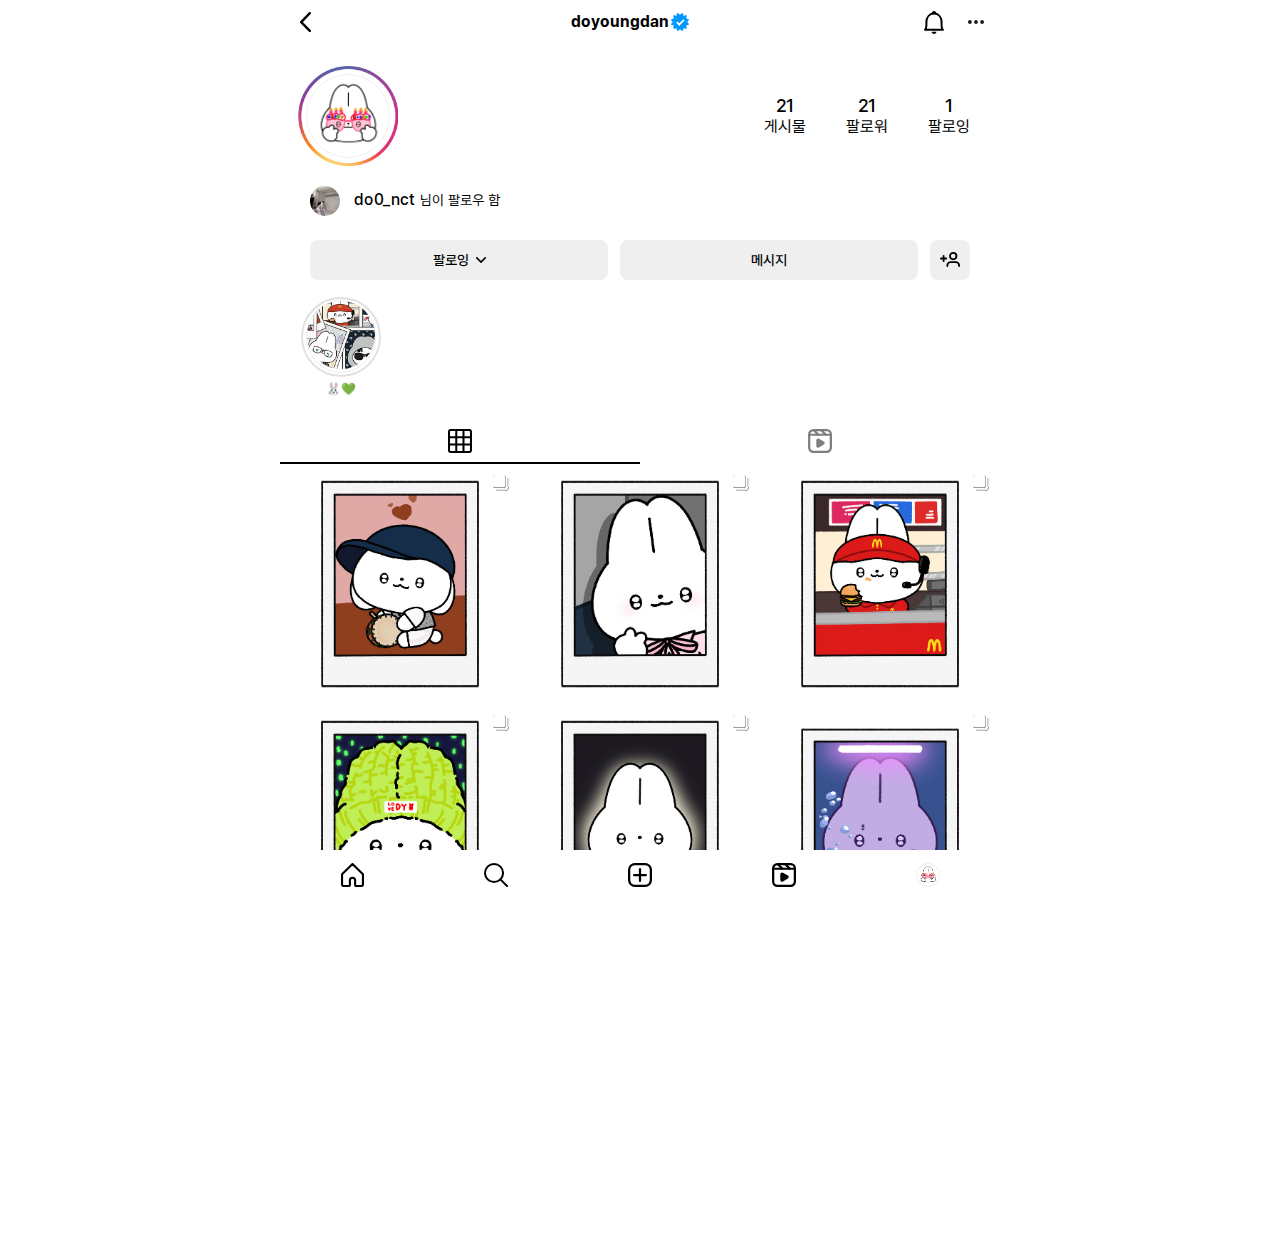
==== index.html @ a55bfcb3 "Add files via upload" ====
<!DOCTYPE html>
<html lang="ko">

<head>
    <meta charset="UTF-8">
    <meta name="viewport" content="width=device-width, initial-scale=1.0">
    <link rel="shortcut icon" href="./favicon.ico" type="image/x-icon">
    <link rel="icon" href="./favicon.ico" type="image/x-icon">
    <title>Instagram</title>
    <!-- 통합 css -->
    <link type="text/css" href="./css/common.css" rel="stylesheet" />
    <script src="http://code.jquery.com/jquery-latest.min.js"></script>
</head>

<body>
    <div class="wrap">
        <header>
            <div class="headerWrap">
                <a class="backBtn">뒤로가기</a>
                <h1 class="account">doyoungdan</h1>
                <div class="right">
                    <i class="ico_alarm">알림</i>
                    <i class="ico_more">더보기</i>
                </div>
            </div>
        </header>
        <div class="contents">
            <div class="profileWrap">
                <div class="top">
                    <!-- 클릭 시 off -->
                    <div class="profile" id="storyOpen"></div>
                    <ul>
                        <li>
                            <p>21 <span>게시물</span></p>
                        </li>
                        <li>
                            <p>21 <span>팔로워</span></p>
                        </li>
                        <li>
                            <p>1 <span>팔로잉</span></p>
                        </li>
                    </ul>
                </div>
                <p class="follow">
                    <i class="dy"></i>
                    <span>do0_nct</span>님이 팔로우 함
                </p>
                <div class="btnWrap">
                    <button type="button">팔로잉 <i class="ico_arrowdown"></i></button>
                    <button type="button">메시지</button>
                    <button type="button" class="icon"><i class="ico_recommend">팔로우추천</i></button>
                </div>
            </div>
            <div class="highlightWrap">
                <div class="highlight">
                    <div class="circle" id="highlightOpen">
                        <img src="./images/story/highlight.jpg" />
                    </div>
                    <p>🐰💚</p>
                </div>
            </div>
            <ul class="tabBox">
                <li class="on"><i class="ico_grid">게시물</i></li>
                <li class=""><i class="ico_media">미디어</i></li>
            </ul>
            <div class="tabContents">
                <ul class="gridContents on">
                    <li>
                        <a href="./feed.html#section1">
                            <img src="./images/grid01.jpg" />
                        </a>
                    </li>
                    <li>
                        <a href="./feed.html#section2">
                            <img src="./images/grid02.jpg" />
                        </a>
                    </li>
                    <li>
                        <a href="./feed.html#section3">
                            <img src="./images/grid03.jpg" />
                        </a>
                    </li>
                    <li>
                        <a href="./feed.html#section4">
                            <img src="./images/grid04.jpg" />
                        </a>
                    </li>
                    <li>
                        <a href="./feed.html#section5">
                            <img src="./images/grid05.jpg" />
                        </a>
                    </li>
                    <li>
                        <a href="./feed.html#section6">
                            <img src="./images/grid06.jpg" />
                        </a>
                    </li>
                    <li>
                        <a href="./feed.html#section7">
                            <img src="./images/grid07.jpg" />
                        </a>
                    </li>
                    <li>
                        <a href="./feed.html#section8">
                            <img src="./images/grid08.jpg" />
                        </a>
                    </li>
                    <li>
                        <a href="./feed.html#section9">
                            <img src="./images/grid09.jpg" />
                        </a>
                    </li>
                </ul>
                <ul class="mediaContents">
                    <li>
                        <a href="https://youtu.be/sAAdDqHPHQA?si=L80172-mkgva4kcJ" target="_blank">
                            <img src="https://img.youtube.com/vi/sAAdDqHPHQA/hqdefault.jpg" />
                        </a>
                    </li>
                    <li>
                        <a href="https://youtu.be/e9SuS-1U1GM?si=z0yRAPzjpZZmJPq1" target="_blank">
                            <img src="https://img.youtube.com/vi/e9SuS-1U1GM/hqdefault.jpg" />
                        </a>
                    </li>
                    <li>
                        <a href="https://x.com/do0liking/status/1699322729365950937?s=46&t=KSZCX6rV7D1Dt-q-w-D7Jg" target="_blank">
                            <img src="https://pbs.twimg.com/media/F3EIK4Na4AElWQK.jpg" />
                        </a>
                    </li>
                    <li>
                        <a href="https://www.instagram.com/p/CZdl_0EBDHN/" target="_blank">
                            <img src="https://i1.sndcdn.com/artworks-y3PsMdTn1SH9n3Cg-QDeT5g-t500x500.jpg" />
                        </a>
                    </li>
                    <li>
                        <a href="https://www.youtube.com/watch?v=SmP2eDMnYc0" target="_blank">
                            <img src="http://img.youtube.com/vi/SmP2eDMnYc0/hqdefault.jpg" />
                        </a>
                    </li>
                    <li>
                        <a href="https://youtu.be/pTID3ynQXRg?si=H6UfFYJCqZvw1Y3e" target="_blank">
                            <img src="http://img.youtube.com/vi/pTID3ynQXRg/hqdefault.jpg" />
                        </a>
                    </li>
                    <li>
                        <a href="https://youtu.be/5TpD7NlOS9c?si=dng-QiU9f40ENoPX" target="_blank">
                            <img src="http://img.youtube.com/vi/5TpD7NlOS9c/hqdefault.jpg" />
                        </a>
                    </li>
                    <li>
                        <a href="https://www.instagram.com/p/CNfMDfDg7Jr/" target="_blank">
                            <img src="https://pbs.twimg.com/ext_tw_video_thumb/1380886763422552065/pu/img/N67csmHM1ujlq-XS.jpg" />
                        </a>
                    </li>
                    <li>
                        <a href="https://www.youtube.com/watch?v=iA-xzap7wEE" target="_blank">
                            <img src="http://img.youtube.com/vi/iA-xzap7wEE/hqdefault.jpg" />
                        </a>
                    </li>
                    <li>
                        <a href="https://www.youtube.com/watch?app=desktop&v=Raj4xEycv_c" target="_blank">
                            <img src="http://img.youtube.com/vi/Raj4xEycv_c/hqdefault.jpg" />
                        </a>
                    </li>
                    <li>
                        <a href="https://youtu.be/kNvL1xAk788?si=9uOu0ps9-avbToMt" target="_blank">
                            <img src="http://img.youtube.com/vi/kNvL1xAk788/hqdefault.jpg" />
                        </a>
                    </li>
                </ul>
            </div>
        </div>
        <nav>
            <ul>
                <li class="home"></li>
                <li class="search"></li>
                <li class="edit"></li>
                <li class="media"></li>
                <li class="setting"></li>
            </ul>
        </nav>
    </div>
    <div class="modal" id="highlightModal">
        <div class="storyWrap">
            <div data-slide="slide" class="storySlide">
                <div class="slide-items">
                    <div class="slide-items-box">
                        <div class="image-container">
                            <img src="./images/story/highlight01.jpg" class="obejct">
                        </div>
                    </div>
                    <div class="slide-items-box">
                        <div class="image-container">
                            <img src="./images/story/highlight02.jpg" class="obejct">
                        </div>
                    </div>
                    <div class="slide-items-box">
                        <div class="image-container">
                            <img src="./images/story/highlight03.jpg" class="obejct">
                        </div>
                    </div>
                    <div class="slide-items-box">
                        <div class="image-container">
                            <img src="./images/story/highlight04.jpg" class="obejct">
                        </div>
                    </div>
                    <div class="slide-items-box">
                        <div class="image-container">
                            <img src="./images/story/highlight05.jpg" class="obejct">
                        </div>
                    </div>
                    <div class="slide-items-box">
                        <div class="image-container">
                            <img src="./images/story/highlight06.jpg" class="obejct">
                        </div>
                    </div>
                    <div class="slide-items-box">
                        <div class="image-container">
                            <img src="./images/story/highlight07.jpg" class="obejct">
                        </div>
                    </div>
                    <div class="slide-items-box">
                        <div class="image-container">
                            <img src="./images/story/highlight08.jpg" class="obejct">
                        </div>
                    </div>
                    <div class="slide-items-box">
                        <div class="image-container">
                            <img src="./images/story/highlight09.jpg" class="obejct">
                        </div>
                    </div>
                    <div class="slide-items-box">
                        <div class="image-container">
                            <img src="./images/story/highlight10.jpg" class="obejct">
                        </div>
                    </div>
                    <div class="slide-items-box">
                        <div class="image-container">
                            <img src="./images/story/highlight11.jpg" class="obejct">
                        </div>
                    </div>
                    <div class="slide-items-box">
                        <div class="image-container">
                            <img src="./images/story/highlight12.jpg" class="obejct">
                        </div>
                    </div>
                </div>
                <nav class="slide-nav">
                    <div class="slide-thumbs"></div>
                    <button class="slide-prev">Previous</button>
                    <button class="slide-next">Next</button>
                </nav>
            </div>
            <div class="storyInfo">
                <div class="left">
                    <i class="profileImg"></i>
                    <span>doyoungdan<i class="check"></i></span>
                </div>
                <button type="button" class="closeBtn" id="highlightClose">닫기</button>
            </div>
        </div>
    </div>
    <div class="modal" id="storyModal">
        <div class="storyWrap">
            <div data-slide="story" class="storySlide">
                <div class="slide-items">
                    <div class="slide-items-box">
                        <div class="image-container">
                            <img src="./images/story/story_01.png" class="obejct">
                        </div>
                    </div>
                    <div class="slide-items-box">
                        <div class="image-container">
                            <img src="./images/story/story_02.png" class="obejct">
                        </div>
                    </div>
                    <div class="slide-items-box">
                        <div class="image-container">
                            <img src="./images/story/story_03.png" class="obejct">
                        </div>
                    </div>
                    <div class="slide-items-box">
                        <div class="image-container">
                            <img src="./images/story/story_04.png" class="obejct">
                        </div>
                    </div>
                    <div class="slide-items-box">
                        <div class="image-container">
                            <img src="./images/story/story_05.png" class="obejct">
                        </div>
                    </div>
                    <div class="slide-items-box">
                        <div class="image-container">
                            <img src="./images/story/story_06.png" class="obejct">
                        </div>
                    </div>
                    <div class="slide-items-box">
                        <div class="image-container">
                            <img src="./images/story/story_07.png" class="obejct">
                        </div>
                    </div>
                    <div class="slide-items-box">
                        <div class="image-container">
                            <img src="./images/story/story_08.png" class="obejct">
                        </div>
                    </div>
                    <div class="slide-items-box">
                        <div class="image-container">
                            <img src="./images/story/story_09.png" class="obejct">
                        </div>
                    </div>
                    <div class="slide-items-box">
                        <div class="image-container">
                            <img src="./images/story/story_10.png" class="obejct">
                        </div>
                    </div>
                    <div class="slide-items-box">
                        <div class="image-container">
                            <img src="./images/story/story_11.png" class="obejct">
                        </div>
                    </div>
                    <div class="slide-items-box">
                        <div class="image-container">
                            <img src="./images/story/story_12.png" class="obejct">
                        </div>
                    </div>
                    <div class="slide-items-box">
                        <div class="image-container">
                            <img src="./images/story/story_13.png" class="obejct">
                        </div>
                    </div>
                    <div class="slide-items-box">
                        <div class="image-container">
                            <img src="./images/story/story_14.png" class="obejct">
                        </div>
                    </div>
                    <div class="slide-items-box">
                        <div class="image-container">
                            <img src="./images/story/story_15.png" class="obejct">
                        </div>
                    </div>
                </div>
                <nav class="slide-nav">
                    <div class="slide-thumbs"></div>
                    <button class="slide-prev">Previous</button>
                    <button class="slide-next">Next</button>
                </nav>
            </div>
            <div class="storyInfo">
                <div class="left">
                    <i class="profileImg"></i>
                    <span>doyoungdan<i class="check"></i></span>
                </div>
                <button type="button" class="closeBtn" id="storyModalClose">닫기</button>
            </div>
        </div>
    </div>
    <script src="./js/slide-stories.js"></script>
    <script>
        $(document).ready(function () {
            $('.tabBox li').click(function() {
                $('.tabBox li').removeClass('on');
                $(this).addClass('on');
                $('.tabContents ul').removeClass('on');
                
                var index = $(this).index();
                $('.tabContents ul').eq(index).addClass('on');
            });

            $("#storyOpen").on("click", function () {
                $(this).addClass("off");
            });
        });
    </script>
</body>

</html>
---- css/common.css ----
@font-face {
  font-family: "InstagramSans";
  src: url("../fonts/InstagramSans.eot");
  src: local("str-replace("InstagramSans", " ", "")"), local("InstagramSans"), local("str-replace("InstagramSans", " ", "-")"), url("../fonts/InstagramSans.eot?#iefix") format("embedded-opentype"), url("../fonts/InstagramSans.woff") format("woff");
  font-style: normal;
  font-weight: 400;
}
@font-face {
  font-family: "InstagramSans";
  src: url("../fonts/InstagramSans-Medium.eot");
  src: local("str-replace("InstagramSans", " ", "")"), local("InstagramSans"), local("str-replace("InstagramSans", " ", "-")"), url("../fonts/InstagramSans-Medium.eot?#iefix") format("embedded-opentype"), url("../fonts/InstagramSans-Medium.woff") format("woff");
  font-style: normal;
  font-weight: 500;
}
@font-face {
  font-family: "InstagramSans";
  src: url("../fonts/InstagramSans-Bold.eot");
  src: local("str-replace("InstagramSans", " ", "")"), local("InstagramSans"), local("str-replace("InstagramSans", " ", "-")"), url("../fonts/InstagramSans-Bold.eot?#iefix") format("embedded-opentype"), url("../fonts/InstagramSans-Bold.woff") format("woff");
  font-style: normal;
  font-weight: 700;
}
@font-face {
  font-family: "Pretendard";
  src: url("../fonts/Pretendard-Regular.eot");
  src: local("str-replace("Pretendard", " ", "")"), local("Pretendard"), local("str-replace("Pretendard", " ", "-")"), url("../fonts/Pretendard-Regular.eot?#iefix") format("embedded-opentype"), url("../fonts/Pretendard-Regular.woff") format("woff");
  font-style: normal;
  font-weight: 400;
}
@font-face {
  font-family: "Pretendard";
  src: url("../fonts/Pretendard-Medium.eot");
  src: local("str-replace("Pretendard", " ", "")"), local("Pretendard"), local("str-replace("Pretendard", " ", "-")"), url("../fonts/Pretendard-Medium.eot?#iefix") format("embedded-opentype"), url("../fonts/Pretendard-Medium.woff") format("woff");
  font-style: normal;
  font-weight: 500;
}
@font-face {
  font-family: "Pretendard";
  src: url("../fonts/Pretendard-Bold.eot");
  src: local("str-replace("Pretendard", " ", "")"), local("Pretendard"), local("str-replace("Pretendard", " ", "-")"), url("../fonts/Pretendard-Bold.eot?#iefix") format("embedded-opentype"), url("../fonts/Pretendard-Bold.woff") format("woff");
  font-style: normal;
  font-weight: 700;
}
/* reset */
*, *::after, *::before {
  -webkit-box-sizing: border-box;
          box-sizing: border-box;
}

html {
  -webkit-text-size-adjust: none;
}

html, body {
  width: 100vw;
  height: 100vh;
  overflow-x: hidden;
  overflow-y: auto;
  -ms-overflow-style: none; /* IE and Edge */
  scrollbar-width: none; /* Firefox */
}

body {
  scroll-behavior: smooth;
}

body::-webkit-scrollbar {
  display: none; /* Chrome, Safari, Opera*/
}

html, body, div, span, applet, object, iframe,
h1, h2, h3, h4, h5, h6, p, blockquote, pre,
a, abbr, acronym, address, big, cite, code,
del, dfn, em, img, ins, kbd, q, s, samp,
small, strike, strong, sub, sup, tt, var,
b, u, i, center,
dl, dt, dd, ol, ul, li,
fieldset, form, label, legend,
table, caption, tbody, tfoot, thead, tr, th, td,
article, aside, canvas, details, embed,
figure, figcaption, footer, header, hgroup,
menu, nav, output, ruby, section, summary,
time, mark, audio, video {
  margin: 0;
  padding: 0;
  border: 0;
  font-size: 100%;
  font-family: "InstagramSans", "Pretendard", sans-serif;
  vertical-align: baseline;
}

/* HTML5 display-role reset for older browsers */
article, aside, details, figcaption, figure,
footer, header, hgroup, menu, nav, section {
  display: block;
}

body {
  line-height: 1;
}

ol, ul {
  list-style: none;
}

blockquote, q {
  quotes: none;
}

blockquote:before, blockquote:after,
q:before, q:after {
  content: "";
  content: none;
}

table {
  border-collapse: collapse;
  border-spacing: 0;
}

a {
  color: #000;
  text-decoration: none;
  -webkit-tap-highlight-color: rgba(0, 0, 0, 0.1);
  cursor: pointer;
}

button {
  background: transparent;
  border: 0;
  outline: 0;
  padding: 0;
  cursor: pointer;
}

input {
  background: transparent;
  border: 0;
  outline: 0;
}

input::-webkit-outer-spin-button,
input::-webkit-inner-spin-button {
  -webkit-appearance: none;
  margin: 0;
}

input[type=number] {
  -moz-appearance: textfield;
}

em {
  font-style: normal;
}

i {
  font-size: 0;
}

@font-face {
  font-family: "InstagramSans";
  src: url("../fonts/InstagramSans.eot");
  src: local("str-replace("InstagramSans", " ", "")"), local("InstagramSans"), local("str-replace("InstagramSans", " ", "-")"), url("../fonts/InstagramSans.eot?#iefix") format("embedded-opentype"), url("../fonts/InstagramSans.woff") format("woff");
  font-style: normal;
  font-weight: 400;
}
@font-face {
  font-family: "InstagramSans";
  src: url("../fonts/InstagramSans-Medium.eot");
  src: local("str-replace("InstagramSans", " ", "")"), local("InstagramSans"), local("str-replace("InstagramSans", " ", "-")"), url("../fonts/InstagramSans-Medium.eot?#iefix") format("embedded-opentype"), url("../fonts/InstagramSans-Medium.woff") format("woff");
  font-style: normal;
  font-weight: 500;
}
@font-face {
  font-family: "InstagramSans";
  src: url("../fonts/InstagramSans-Bold.eot");
  src: local("str-replace("InstagramSans", " ", "")"), local("InstagramSans"), local("str-replace("InstagramSans", " ", "-")"), url("../fonts/InstagramSans-Bold.eot?#iefix") format("embedded-opentype"), url("../fonts/InstagramSans-Bold.woff") format("woff");
  font-style: normal;
  font-weight: 700;
}
@font-face {
  font-family: "Pretendard";
  src: url("../fonts/Pretendard-Regular.eot");
  src: local("str-replace("Pretendard", " ", "")"), local("Pretendard"), local("str-replace("Pretendard", " ", "-")"), url("../fonts/Pretendard-Regular.eot?#iefix") format("embedded-opentype"), url("../fonts/Pretendard-Regular.woff") format("woff");
  font-style: normal;
  font-weight: 400;
}
@font-face {
  font-family: "Pretendard";
  src: url("../fonts/Pretendard-Medium.eot");
  src: local("str-replace("Pretendard", " ", "")"), local("Pretendard"), local("str-replace("Pretendard", " ", "-")"), url("../fonts/Pretendard-Medium.eot?#iefix") format("embedded-opentype"), url("../fonts/Pretendard-Medium.woff") format("woff");
  font-style: normal;
  font-weight: 500;
}
@font-face {
  font-family: "Pretendard";
  src: url("../fonts/Pretendard-Bold.eot");
  src: local("str-replace("Pretendard", " ", "")"), local("Pretendard"), local("str-replace("Pretendard", " ", "-")"), url("../fonts/Pretendard-Bold.eot?#iefix") format("embedded-opentype"), url("../fonts/Pretendard-Bold.woff") format("woff");
  font-style: normal;
  font-weight: 700;
}
/* color */
/* font */
/* layout */
/* button */
/* image */
/* icon */
.wrap {
  position: relative;
  max-width: 720px;
  width: 100%;
  margin: 0 auto;
  background: #fff;
  padding-top: 44px;
}
.wrap header {
  position: fixed;
  max-width: 720px;
  width: 100%;
  top: 0;
  left: 50%;
  -webkit-transform: translateX(-50%);
          transform: translateX(-50%);
  background: #fff;
  z-index: 999;
}
.wrap header .headerWrap {
  width: 100%;
  height: 44px;
  display: -webkit-box;
  display: -ms-flexbox;
  display: flex;
  -webkit-box-align: center;
      -ms-flex-align: center;
          align-items: center;
  -webkit-box-pack: justify;
      -ms-flex-pack: justify;
          justify-content: space-between;
  gap: 0;
  -webkit-box-orient: horizontal;
  -webkit-box-direction: normal;
      -ms-flex-direction: row;
          flex-direction: row;
  padding: 0 16px;
}
.wrap header .headerWrap .backBtn {
  font-size: 0;
  background: url("../images/icon/ico_back.svg") no-repeat center;
  width: 20px;
  height: 20px;
}
.wrap header .headerWrap .account {
  position: relative;
  font-family: "Instagram Sans", "Pretendard";
  font-weight: 700;
  font-size: 16px;
}
.wrap header .headerWrap .account::after {
  background: url("../images/icon/ico_check.svg") no-repeat center;
  width: 18px;
  height: 18px;
  content: "";
  display: inline-block;
  position: absolute;
  top: 50%;
  -webkit-transform: translateY(-50%);
          transform: translateY(-50%);
  right: -20px;
  vertical-align: -4px;
}
.wrap header .headerWrap .right {
  display: -webkit-box;
  display: -ms-flexbox;
  display: flex;
  -webkit-box-align: center;
      -ms-flex-align: center;
          align-items: center;
  -webkit-box-pack: end;
      -ms-flex-pack: end;
          justify-content: flex-end;
  gap: 24px;
  -webkit-box-orient: horizontal;
  -webkit-box-direction: normal;
      -ms-flex-direction: row;
          flex-direction: row;
}
.wrap header .headerWrap .right .ico_alarm {
  background: url("../images/icon/ico_alarm.svg") no-repeat center;
  width: 20px;
  height: 24px;
}
.wrap header .headerWrap .right .ico_more {
  background: url("../images/icon/ico_more.svg") no-repeat center;
  width: 16px;
  height: 16px;
}
.wrap header .headerWrap.feed {
  border-bottom: 1px solid #efefef;
}
.wrap header .headerWrap.feed .account {
  position: absolute;
  top: 50%;
  left: 50%;
  -webkit-transform: translate(-50%, -50%);
          transform: translate(-50%, -50%);
  font-family: "Instagram Sans", "Pretendard";
  font-weight: 500;
  font-size: 14px;
  text-align: center;
}
.wrap header .headerWrap.feed .account p {
  margin-top: 4px;
  font-family: "Instagram Sans", "Pretendard";
  font-weight: 700;
  font-size: 16px;
}
.wrap header .headerWrap.feed .account::after {
  content: none;
}
.wrap .contents {
  position: relative;
  width: 100%;
  padding-bottom: 50px;
}
.wrap .contents .profileWrap {
  position: relative;
  width: 100%;
  margin-top: 30px;
  padding: 0 16px;
}
.wrap .contents .profileWrap .top {
  display: -webkit-box;
  display: -ms-flexbox;
  display: flex;
  -webkit-box-align: center;
      -ms-flex-align: center;
          align-items: center;
  -webkit-box-pack: justify;
      -ms-flex-pack: justify;
          justify-content: space-between;
  gap: 0;
  -webkit-box-orient: horizontal;
  -webkit-box-direction: normal;
      -ms-flex-direction: row;
          flex-direction: row;
}
.wrap .contents .profileWrap .top .profile {
  position: relative;
  background: url("../images/profile.jpg") no-repeat center;
  width: 84px;
  height: 84px;
  background-size: contain;
  border-radius: 50%;
  border: 1px solid #efefef;
  margin-left: 10px;
}
.wrap .contents .profileWrap .top .profile::after {
  content: "";
  display: block;
  position: absolute;
  top: 50%;
  left: 50%;
  -webkit-transform: translate(-50%, -50%);
          transform: translate(-50%, -50%);
  background: url("../images/highlight.png") no-repeat center;
  width: 100px;
  height: 100px;
  background-size: contain;
}
.wrap .contents .profileWrap .top .profile.off::after {
  content: "";
  display: block;
  position: absolute;
  top: 50%;
  left: 50%;
  -webkit-transform: translate(-50%, -50%);
          transform: translate(-50%, -50%);
  background: none;
  border: 2px solid #e1e1e1;
  border-radius: 50%;
}
.wrap .contents .profileWrap .top ul {
  padding-right: 14px;
  display: -webkit-box;
  display: -ms-flexbox;
  display: flex;
  -webkit-box-align: center;
      -ms-flex-align: center;
          align-items: center;
  -webkit-box-pack: end;
      -ms-flex-pack: end;
          justify-content: flex-end;
  gap: 40px;
  -webkit-box-orient: horizontal;
  -webkit-box-direction: normal;
      -ms-flex-direction: row;
          flex-direction: row;
}
.wrap .contents .profileWrap .top ul li {
  text-align: center;
}
.wrap .contents .profileWrap .top ul li span {
  display: block;
  margin-top: 4px;
  font-family: "Instagram Sans", "Pretendard";
  font-weight: 400;
  font-size: 16px;
}
.wrap .contents .profileWrap .top ul li p {
  font-family: "Instagram Sans", "Pretendard";
  font-weight: 500;
  font-size: 18px;
}
.wrap .contents .profileWrap .follow {
  margin: 28px 0 24px;
  padding-left: 14px;
  display: inline-block;
  font-family: "Instagram Sans", "Pretendard";
  font-weight: 400;
  font-size: 14px;
}
.wrap .contents .profileWrap .follow span {
  font-family: "Instagram Sans", "Pretendard";
  font-weight: 500;
  font-size: 16px;
  margin-right: 4px;
}
.wrap .contents .profileWrap .follow .dy {
  display: inline-block;
  background: url("../images/dy.jpg") no-repeat center;
  width: 30px;
  height: 30px;
  background-size: cover;
  border-radius: 50%;
  vertical-align: middle;
  margin-right: 10px;
}
.wrap .contents .profileWrap .btnWrap {
  padding: 0 14px;
  display: -webkit-box;
  display: -ms-flexbox;
  display: flex;
  -webkit-box-align: center;
      -ms-flex-align: center;
          align-items: center;
  -webkit-box-pack: justify;
      -ms-flex-pack: justify;
          justify-content: space-between;
  gap: 0;
  -webkit-box-orient: horizontal;
  -webkit-box-direction: normal;
      -ms-flex-direction: row;
          flex-direction: row;
}
.wrap .contents .profileWrap .btnWrap button {
  width: calc((100% - 40px - 24px) / 2);
  height: 40px;
  border-radius: 8px;
  background: #efefef;
  font-family: "Instagram Sans", "Pretendard";
  font-weight: 500;
  font-size: 14px;
}
.wrap .contents .profileWrap .btnWrap button .ico_arrowdown {
  display: inline-block;
  background: url("../images/icon/ico_arrowdown.svg") no-repeat center;
  width: 10px;
  height: 10px;
  margin-left: 4px;
}
.wrap .contents .profileWrap .btnWrap button.icon {
  width: 40px;
  font-size: 0;
}
.wrap .contents .profileWrap .btnWrap button.icon .ico_recommend {
  display: block;
  background: url("../images/icon/ico_recommend.svg") no-repeat center;
  width: 20px;
  height: 20px;
  margin: 0 auto;
}
.wrap .contents .highlightWrap {
  margin: 20px 0 34px;
  padding: 0 26px;
  display: -webkit-box;
  display: -ms-flexbox;
  display: flex;
  -webkit-box-align: center;
      -ms-flex-align: center;
          align-items: center;
  -webkit-box-pack: start;
      -ms-flex-pack: start;
          justify-content: flex-start;
  gap: 32px;
  -webkit-box-orient: horizontal;
  -webkit-box-direction: normal;
      -ms-flex-direction: row;
          flex-direction: row;
}
.wrap .contents .highlightWrap .highlight {
  position: relative;
  width: 70px;
  text-align: center;
}
.wrap .contents .highlightWrap .highlight .circle {
  position: relative;
  display: block;
  width: 100%;
  aspect-ratio: 1/1;
  border-radius: 50%;
  border: 1px solid #efefef;
}
.wrap .contents .highlightWrap .highlight .circle img {
  width: 100%;
  height: 100%;
  -o-object-fit: cover;
     object-fit: cover;
  border-radius: 50%;
}
.wrap .contents .highlightWrap .highlight .circle::after {
  content: "";
  display: block;
  position: absolute;
  top: 50%;
  left: 50%;
  -webkit-transform: translate(-50%, -50%);
          transform: translate(-50%, -50%);
  border: 2px solid #e1e1e1;
  border-radius: 50%;
  width: 80px;
  height: 80px;
}
.wrap .contents .highlightWrap .highlight p {
  margin-top: 10px;
  font-size: 12px;
}
.wrap .contents .tabBox {
  display: -webkit-box;
  display: -ms-flexbox;
  display: flex;
  -webkit-box-align: end;
      -ms-flex-align: end;
          align-items: flex-end;
  -webkit-box-pack: justify;
      -ms-flex-pack: justify;
          justify-content: space-between;
  gap: 0;
  -webkit-box-orient: horizontal;
  -webkit-box-direction: normal;
      -ms-flex-direction: row;
          flex-direction: row;
  height: 35px;
}
.wrap .contents .tabBox li {
  width: 100%;
  height: 100%;
  text-align: center;
  font-size: 0;
}
.wrap .contents .tabBox li i {
  opacity: 0.5;
}
.wrap .contents .tabBox li .ico_grid {
  display: block;
  background: url("../images/icon/ico_grid.svg") no-repeat center;
  width: 24px;
  height: 24px;
  margin: 0 auto;
}
.wrap .contents .tabBox li .ico_media {
  display: block;
  background: url("../images/icon/ico_media.svg") no-repeat center;
  width: 24px;
  height: 24px;
  margin: 0 auto;
}
.wrap .contents .tabBox li.on {
  border-bottom: 2px solid #000;
}
.wrap .contents .tabBox li.on i {
  opacity: 1;
}
.wrap .contents .tabContents ul {
  display: none;
}
.wrap .contents .tabContents ul.on {
  display: -webkit-box;
  display: -ms-flexbox;
  display: flex;
  -webkit-box-align: center;
      -ms-flex-align: center;
          align-items: center;
  -webkit-box-pack: start;
      -ms-flex-pack: start;
          justify-content: flex-start;
  gap: 0;
  -webkit-box-orient: horizontal;
  -webkit-box-direction: normal;
      -ms-flex-direction: row;
          flex-direction: row;
  -ms-flex-wrap: wrap;
      flex-wrap: wrap;
}
.wrap .contents .tabContents ul li {
  width: 33.3333333333%;
  position: relative;
  border: 1px solid #fff;
}
.wrap .contents .tabContents ul li a {
  display: block;
  width: 100%;
  height: 100%;
}
.wrap .contents .tabContents ul li a img {
  width: 100%;
  height: 100%;
}
.wrap .contents .tabContents ul.gridContents li {
  aspect-ratio: 1/1;
}
.wrap .contents .tabContents ul.gridContents li img {
  -o-object-fit: cover;
     object-fit: cover;
}
.wrap .contents .tabContents ul.gridContents li::after {
  content: "";
  display: block;
  position: absolute;
  top: 10px;
  right: 10px;
  background: url("../images/icon/ico_photo.svg") no-repeat center;
  width: 16px;
  height: 16px;
}
.wrap .contents .tabContents ul.mediaContents li {
  aspect-ratio: 1/1.5;
  background: #000;
}
.wrap .contents .tabContents ul.mediaContents li img {
  -o-object-fit: contain;
     object-fit: contain;
}
.wrap .contents .tabContents ul.mediaContents li::after {
  content: "";
  display: block;
  position: absolute;
  top: 10px;
  right: 10px;
  background: url("../images/icon/ico_media_line.svg") no-repeat center;
  width: 16px;
  height: 16px;
  -webkit-filter: invert(100%);
          filter: invert(100%);
}
.wrap .contents .feedBox {
  position: relative;
  width: 100%;
}
.wrap .contents .feedBox .top {
  display: -webkit-box;
  display: -ms-flexbox;
  display: flex;
  -webkit-box-align: center;
      -ms-flex-align: center;
          align-items: center;
  -webkit-box-pack: justify;
      -ms-flex-pack: justify;
          justify-content: space-between;
  gap: 0;
  -webkit-box-orient: horizontal;
  -webkit-box-direction: normal;
      -ms-flex-direction: row;
          flex-direction: row;
  height: 46px;
  padding: 0 8px;
  background: #fff;
}
.wrap .contents .feedBox .top .account {
  font-family: "Instagram Sans", "Pretendard";
  font-weight: 500;
  font-size: 14px;
}
.wrap .contents .feedBox .top .account::before {
  background: url("../images/profile.jpg") no-repeat center;
  width: 30px;
  height: 30px;
  background-size: contain;
  border-radius: 50%;
  border: 1px solid #efefef;
  content: "";
  display: inline-block;
  vertical-align: middle;
  margin-right: 6px;
}
.wrap .contents .feedBox .top .account::after {
  background: url("../images/icon/ico_check.svg") no-repeat center;
  width: 14px;
  height: 14px;
  content: "";
  display: inline-block;
  vertical-align: middle;
  margin-left: 6px;
}
.wrap .contents .feedBox .top .ico_more {
  background: url("../images/icon/ico_more.svg") no-repeat center;
  width: 16px;
  height: 16px;
}
.wrap .contents .feedBox .imgSlider {
  position: relative;
  width: 100%;
  padding-bottom: 46px;
}
.wrap .contents .feedBox .imgSlider .imgBox {
  width: 100%;
  height: 300px;
}
.wrap .contents .feedBox .imgSlider .imgBox .swiper-slide {
  width: 100%;
  height: 100%;
}
.wrap .contents .feedBox .imgSlider .imgBox .swiper-slide img {
  width: 100%;
  height: 100%;
  -o-object-fit: contain;
     object-fit: contain;
}
.wrap .contents .feedBox .imgSlider .swiper-pagination {
  position: absolute;
  left: 50%;
  -webkit-transform: translateX(-50%);
          transform: translateX(-50%);
  bottom: 16px;
}
.wrap .contents .feedBox .btnBox {
  display: -webkit-box;
  display: -ms-flexbox;
  display: flex;
  -webkit-box-align: center;
      -ms-flex-align: center;
          align-items: center;
  -webkit-box-pack: justify;
      -ms-flex-pack: justify;
          justify-content: space-between;
  gap: 0;
  -webkit-box-orient: horizontal;
  -webkit-box-direction: normal;
      -ms-flex-direction: row;
          flex-direction: row;
  position: absolute;
  bottom: 0;
  left: 0;
  width: 100%;
  height: 46px;
}
.wrap .contents .feedBox .btnBox .left {
  margin-left: 16px;
  display: -webkit-box;
  display: -ms-flexbox;
  display: flex;
  -webkit-box-align: center;
      -ms-flex-align: center;
          align-items: center;
  -webkit-box-pack: start;
      -ms-flex-pack: start;
          justify-content: flex-start;
  gap: 24px;
  -webkit-box-orient: horizontal;
  -webkit-box-direction: normal;
      -ms-flex-direction: row;
          flex-direction: row;
}
.wrap .contents .feedBox .btnBox .left .like {
  background: url("../images/icon/ico_like_off.svg") no-repeat center;
  width: 24px;
  height: 24px;
  font-size: 0;
}
.wrap .contents .feedBox .btnBox .left .like.on {
  background: url("../images/icon/ico_like_on.svg") no-repeat center;
  width: 24px;
  height: 24px;
}
.wrap .contents .feedBox .btnBox .left .ico_comment {
  display: block;
  background: url("../images/icon/ico_comment.svg") no-repeat center;
  width: 24px;
  height: 24px;
  font-size: 0;
}
.wrap .contents .feedBox .btnBox .left .ico_dm {
  display: block;
  background: url("../images/icon/ico_dm.svg") no-repeat center;
  width: 24px;
  height: 24px;
  font-size: 0;
}
.wrap .contents .feedBox .btnBox .ico_bookmark {
  margin-right: 16px;
  display: block;
  background: url("../images/icon/ico_dm.svg") no-repeat center;
  width: 24px;
  height: 24px;
  font-size: 0;
}
.wrap .contents .feedBox .txtWrap {
  width: 100%;
  padding: 12px 16px 16px;
}
.wrap .contents .feedBox .txtWrap .likeCount, .wrap .contents .feedBox .txtWrap .account {
  font-family: "Instagram Sans", "Pretendard";
  font-weight: 500;
  font-size: 14px;
  margin-bottom: 8px;
}
.wrap .contents .feedBox .txtWrap .txt {
  font-family: "Instagram Sans", "Pretendard";
  font-weight: 400;
  font-size: 14px;
  line-height: 1.5;
}
.wrap .contents .feedBox .txtWrap .txt span {
  color: #007aff;
}
.wrap nav {
  position: fixed;
  max-width: 720px;
  height: 50px;
  width: 100%;
  bottom: 0;
  left: 50%;
  -webkit-transform: translateX(-50%);
          transform: translateX(-50%);
  background: #fff;
  z-index: 1;
}
.wrap nav ul {
  width: 100%;
  height: 100%;
  display: -webkit-box;
  display: -ms-flexbox;
  display: flex;
  -webkit-box-align: center;
      -ms-flex-align: center;
          align-items: center;
  -webkit-box-pack: justify;
      -ms-flex-pack: justify;
          justify-content: space-between;
  gap: 0;
  -webkit-box-orient: horizontal;
  -webkit-box-direction: normal;
      -ms-flex-direction: row;
          flex-direction: row;
}
.wrap nav ul li {
  width: 20%;
  height: 100%;
  text-align: center;
  margin: 0 auto;
}
.wrap nav ul li.home {
  background: url("../images/icon/ico_home.svg") no-repeat center;
  width: 24px;
  height: 24px;
}
.wrap nav ul li.search {
  background: url("../images/icon/ico_search.svg") no-repeat center;
  width: 24px;
  height: 24px;
}
.wrap nav ul li.edit {
  background: url("../images/icon/ico_edit.svg") no-repeat center;
  width: 24px;
  height: 24px;
}
.wrap nav ul li.media {
  background: url("../images/icon/ico_media.svg") no-repeat center;
  width: 24px;
  height: 24px;
}
.wrap nav ul li.setting {
  background: url("../images/profile.jpg") no-repeat center;
  width: 24px;
  height: 24px;
  background-size: contain;
  border-radius: 50%;
  border: 1px solid #efefef;
}

.modal {
  position: absolute;
  top: 50%;
  left: 50%;
  -webkit-transform: translate(-50%, -50%);
          transform: translate(-50%, -50%);
  background: #fff;
  z-index: 1000;
  display: none;
  width: 100%;
  height: 100vh;
}
.modal.on {
  display: block;
}

.storyWrap {
  position: relative;
  max-width: 720px;
  width: 100%;
  height: 100vh;
  margin: 0 auto;
  overflow: hidden;
}
.storyWrap::before {
  content: "";
  display: block;
  position: absolute;
  top: 0;
  left: 0;
  width: 100%;
  height: 12%;
  z-index: 1;
  background: -webkit-gradient(linear, left top, left bottom, from(rgba(0, 0, 0, 0.2)), color-stop(90%, rgba(0, 0, 0, 0)));
  background: linear-gradient(180deg, rgba(0, 0, 0, 0.2) 0%, rgba(0, 0, 0, 0) 90%);
}
.storyWrap .storySlide {
  position: relative;
  width: 100%;
  height: 100%;
  display: grid;
}
.storyWrap .storySlide .slide-items {
  position: relative;
  grid-area: 1/1;
  overflow: hidden;
}
.storyWrap .storySlide .slide-items .slide-items-box {
  opacity: 0;
  position: absolute;
  top: 0;
  pointer-events: none;
  width: 100%;
  height: 100vh;
  max-width: 100%;
}
.storyWrap .storySlide .slide-items .slide-items-box.active {
  position: relative;
  opacity: 1;
  pointer-events: initial;
}
.storyWrap .storySlide .slide-items .slide-items-box .image-container {
  position: relative;
  display: -webkit-box;
  display: -ms-flexbox;
  display: flex;
  -webkit-box-pack: center;
      -ms-flex-pack: center;
          justify-content: center;
  overflow: hidden;
  width: 100%;
  height: 100%;
}
.storyWrap .storySlide .slide-items .slide-items-box .image-container img {
  position: relative;
  max-width: 100%;
}
.storyWrap .storySlide .slide-items .slide-items-box .image-container img.obejct {
  max-width: 80%;
  height: auto;
  -o-object-fit: contain;
     object-fit: contain;
}
.storyWrap .storySlide .slide-items .slide-items-box .image-container img.bg {
  -webkit-filter: blur(10px);
          filter: blur(10px);
  position: absolute;
  left: 0;
  top: 0;
  width: 120%;
  height: 120%;
  -o-object-fit: fill;
     object-fit: fill;
}
.storyWrap .storySlide .slide-nav {
  display: grid;
  grid-area: 1/1;
  grid-template-columns: 1fr 1fr;
  grid-template-rows: auto 1fr;
  z-index: 2;
}
.storyWrap .storySlide .slide-nav .slide-thumbs {
  display: -webkit-box;
  display: -ms-flexbox;
  display: flex;
  grid-column: 1/3;
}
.storyWrap .storySlide .slide-nav .slide-thumb-item {
  background: rgba(0, 0, 0, 0.2);
  border-radius: 3px;
  display: block;
  -webkit-box-flex: 1;
      -ms-flex: 1;
          flex: 1;
  height: 3px;
  margin: 5px;
  overflow: hidden;
}
.storyWrap .storySlide .slide-nav .slide-thumb-item.active::after {
  -webkit-animation: thumb 6s forwards linear;
          animation: thumb 6s forwards linear;
  background: #fff;
  border-radius: 3px;
  content: "";
  display: block;
  height: inherit;
  -webkit-transform: translateX(-100%);
          transform: translateX(-100%);
}
.storyWrap .storySlide .slide-nav .slide-next,
.storyWrap .storySlide .slide-nav .slide-prev {
  opacity: 0;
  -webkit-appearance: none;
  -webkit-tap-highlight-color: rgba(0, 0, 0, 0);
}
@-webkit-keyframes thumb {
  to {
    -webkit-transform: initial;
            transform: initial;
  }
}
@keyframes thumb {
  to {
    -webkit-transform: initial;
            transform: initial;
  }
}
.storyWrap .storyInfo {
  position: absolute;
  top: 20px;
  left: 0;
  width: 100%;
  padding: 0 8px;
  display: -webkit-box;
  display: -ms-flexbox;
  display: flex;
  -webkit-box-align: center;
      -ms-flex-align: center;
          align-items: center;
  -webkit-box-pack: justify;
      -ms-flex-pack: justify;
          justify-content: space-between;
  gap: 0;
  -webkit-box-orient: horizontal;
  -webkit-box-direction: normal;
      -ms-flex-direction: row;
          flex-direction: row;
  z-index: 2;
}
.storyWrap .storyInfo .left {
  display: -webkit-box;
  display: -ms-flexbox;
  display: flex;
  -webkit-box-align: center;
      -ms-flex-align: center;
          align-items: center;
  -webkit-box-pack: start;
      -ms-flex-pack: start;
          justify-content: flex-start;
  gap: 8px;
  -webkit-box-orient: horizontal;
  -webkit-box-direction: normal;
      -ms-flex-direction: row;
          flex-direction: row;
}
.storyWrap .storyInfo .left .profileImg {
  background: url("../images/profile.jpg") no-repeat center;
  width: 32px;
  height: 32px;
  background-size: contain;
  display: block;
  border-radius: 50%;
}
.storyWrap .storyInfo .left span {
  color: #fff;
  font-family: "Instagram Sans", "Pretendard";
  font-weight: 500;
  font-size: 14px;
}
.storyWrap .storyInfo .left span .check {
  background: url("../images/icon/ico_check_line.svg") no-repeat center;
  width: 14px;
  height: 14px;
  display: inline-block;
  vertical-align: -4px;
  margin-left: 4px;
}
.storyWrap .storyInfo .closeBtn {
  font-size: 0;
  background: url("../images/icon/ico_close.svg") no-repeat center;
  width: 18px;
  height: 18px;
  -webkit-filter: invert(100%);
          filter: invert(100%);
}
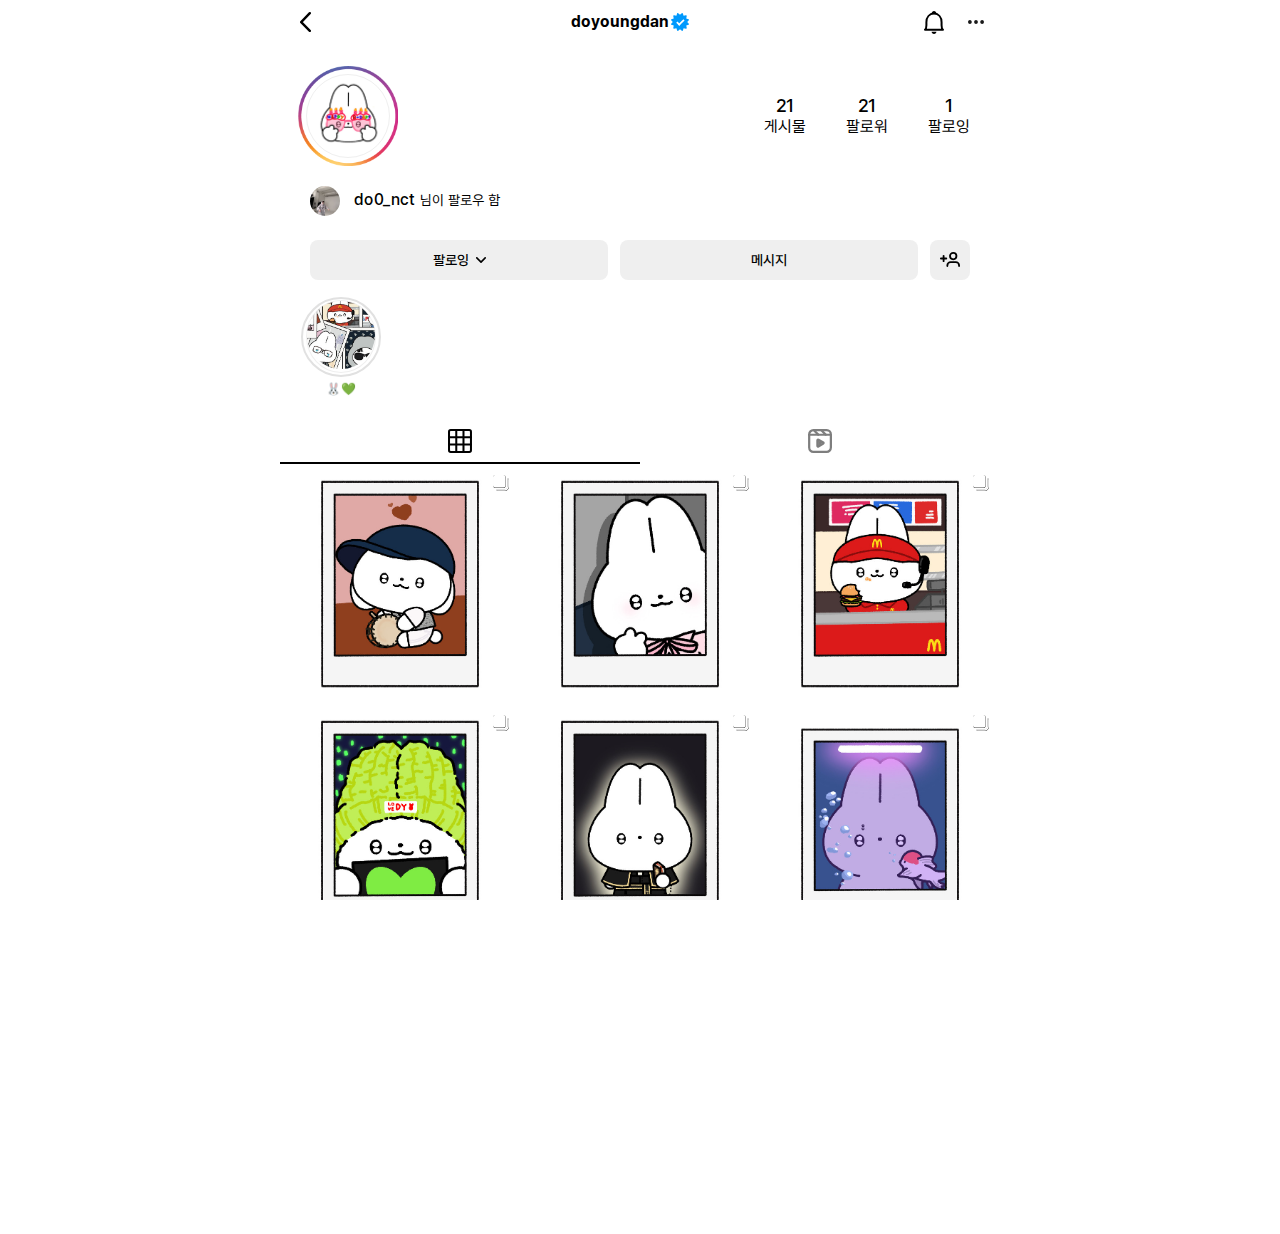
==== commit 5996eeb3: "Add files via upload" ====
--- a/index.html
+++ b/index.html
@@ -4,26 +4,26 @@
 <head>
     <meta charset="UTF-8">
     <meta name="viewport" content="width=device-width, initial-scale=1.0">
-    <link rel="shortcut icon" href="./favicon.ico" type="image/x-icon">
-    <link rel="icon" href="./favicon.ico" type="image/x-icon">
+    <link rel="shortcut icon" href="./images/favicon.ico" type="image/x-icon">
+    <link rel="icon" href="./images/favicon.ico" type="image/x-icon">
     <title>Instagram</title>
     <!-- 통합 css -->
     <link type="text/css" href="./css/common.css" rel="stylesheet" />
-    <script src="http://code.jquery.com/jquery-latest.min.js"></script>
+    <script src="https://code.jquery.com/jquery-3.6.4.min.js"></script>
 </head>
 
 <body>
+    <header>
+        <div class="headerWrap">
+            <a class="backBtn">뒤로가기</a>
+            <h1 class="account">doyoungdan</h1>
+            <div class="right">
+                <i class="ico_alarm">알림</i>
+                <i class="ico_more">더보기</i>
+            </div>
+        </div>
+    </header>
     <div class="wrap">
-        <header>
-            <div class="headerWrap">
-                <a class="backBtn">뒤로가기</a>
-                <h1 class="account">doyoungdan</h1>
-                <div class="right">
-                    <i class="ico_alarm">알림</i>
-                    <i class="ico_more">더보기</i>
-                </div>
-            </div>
-        </header>
         <div class="contents">
             <div class="profileWrap">
                 <div class="top">
@@ -123,7 +123,8 @@
                         </a>
                     </li>
                     <li>
-                        <a href="https://x.com/do0liking/status/1699322729365950937?s=46&t=KSZCX6rV7D1Dt-q-w-D7Jg" target="_blank">
+                        <a href="https://x.com/do0liking/status/1699322729365950937?s=46&t=KSZCX6rV7D1Dt-q-w-D7Jg"
+                            target="_blank">
                             <img src="https://pbs.twimg.com/media/F3EIK4Na4AElWQK.jpg" />
                         </a>
                     </li>
@@ -149,7 +150,8 @@
                     </li>
                     <li>
                         <a href="https://www.instagram.com/p/CNfMDfDg7Jr/" target="_blank">
-                            <img src="https://pbs.twimg.com/ext_tw_video_thumb/1380886763422552065/pu/img/N67csmHM1ujlq-XS.jpg" />
+                            <img
+                                src="https://pbs.twimg.com/ext_tw_video_thumb/1380886763422552065/pu/img/N67csmHM1ujlq-XS.jpg" />
                         </a>
                     </li>
                     <li>
@@ -170,15 +172,6 @@
                 </ul>
             </div>
         </div>
-        <nav>
-            <ul>
-                <li class="home"></li>
-                <li class="search"></li>
-                <li class="edit"></li>
-                <li class="media"></li>
-                <li class="setting"></li>
-            </ul>
-        </nav>
     </div>
     <div class="modal" id="highlightModal">
         <div class="storyWrap">
@@ -355,14 +348,23 @@
             </div>
         </div>
     </div>
+    <nav>
+        <ul>
+            <li class="home"></li>
+            <li class="search"></li>
+            <li class="edit"></li>
+            <li class="media"></li>
+            <li class="setting"></li>
+        </ul>
+    </nav>
     <script src="./js/slide-stories.js"></script>
     <script>
-        $(document).ready(function () {
-            $('.tabBox li').click(function() {
+        $(function () {
+            $('.tabBox li').click(function () {
                 $('.tabBox li').removeClass('on');
                 $(this).addClass('on');
                 $('.tabContents ul').removeClass('on');
-                
+
                 var index = $(this).index();
                 $('.tabContents ul').eq(index).addClass('on');
             });
@@ -370,6 +372,7 @@
             $("#storyOpen").on("click", function () {
                 $(this).addClass("off");
             });
+
         });
     </script>
 </body>
--- a/css/common.css
+++ b/css/common.css
@@ -52,7 +52,7 @@
 
 html, body {
   width: 100vw;
-  height: 100vh;
+  height: 100%;
   overflow-x: hidden;
   overflow-y: auto;
   -ms-overflow-style: none; /* IE and Edge */
@@ -204,15 +204,7 @@
 /* button */
 /* image */
 /* icon */
-.wrap {
-  position: relative;
-  max-width: 720px;
-  width: 100%;
-  margin: 0 auto;
-  background: #fff;
-  padding-top: 44px;
-}
-.wrap header {
+header {
   position: fixed;
   max-width: 720px;
   width: 100%;
@@ -223,7 +215,7 @@
   background: #fff;
   z-index: 999;
 }
-.wrap header .headerWrap {
+header .headerWrap {
   width: 100%;
   height: 44px;
   display: -webkit-box;
@@ -242,19 +234,19 @@
           flex-direction: row;
   padding: 0 16px;
 }
-.wrap header .headerWrap .backBtn {
+header .headerWrap .backBtn {
   font-size: 0;
   background: url("../images/icon/ico_back.svg") no-repeat center;
   width: 20px;
   height: 20px;
 }
-.wrap header .headerWrap .account {
+header .headerWrap .account {
   position: relative;
   font-family: "Instagram Sans", "Pretendard";
   font-weight: 700;
   font-size: 16px;
 }
-.wrap header .headerWrap .account::after {
+header .headerWrap .account::after {
   background: url("../images/icon/ico_check.svg") no-repeat center;
   width: 18px;
   height: 18px;
@@ -267,7 +259,7 @@
   right: -20px;
   vertical-align: -4px;
 }
-.wrap header .headerWrap .right {
+header .headerWrap .right {
   display: -webkit-box;
   display: -ms-flexbox;
   display: flex;
@@ -283,20 +275,20 @@
       -ms-flex-direction: row;
           flex-direction: row;
 }
-.wrap header .headerWrap .right .ico_alarm {
+header .headerWrap .right .ico_alarm {
   background: url("../images/icon/ico_alarm.svg") no-repeat center;
   width: 20px;
   height: 24px;
 }
-.wrap header .headerWrap .right .ico_more {
+header .headerWrap .right .ico_more {
   background: url("../images/icon/ico_more.svg") no-repeat center;
   width: 16px;
   height: 16px;
 }
-.wrap header .headerWrap.feed {
+header .headerWrap.feed {
   border-bottom: 1px solid #efefef;
 }
-.wrap header .headerWrap.feed .account {
+header .headerWrap.feed .account {
   position: absolute;
   top: 50%;
   left: 50%;
@@ -307,14 +299,88 @@
   font-size: 14px;
   text-align: center;
 }
-.wrap header .headerWrap.feed .account p {
+header .headerWrap.feed .account p {
   margin-top: 4px;
   font-family: "Instagram Sans", "Pretendard";
   font-weight: 700;
   font-size: 16px;
 }
-.wrap header .headerWrap.feed .account::after {
+header .headerWrap.feed .account::after {
   content: none;
+}
+
+.menu {
+  position: fixed;
+  max-width: 720px;
+  height: 50px;
+  width: 100%;
+  bottom: 0;
+  left: 50%;
+  -webkit-transform: translateX(-50%);
+          transform: translateX(-50%);
+  background: #fff;
+  z-index: 1;
+}
+.menu ul {
+  width: 100%;
+  height: 100%;
+  display: -webkit-box;
+  display: -ms-flexbox;
+  display: flex;
+  -webkit-box-align: center;
+      -ms-flex-align: center;
+          align-items: center;
+  -webkit-box-pack: justify;
+      -ms-flex-pack: justify;
+          justify-content: space-between;
+  gap: 0;
+  -webkit-box-orient: horizontal;
+  -webkit-box-direction: normal;
+      -ms-flex-direction: row;
+          flex-direction: row;
+}
+.menu ul li {
+  width: 20%;
+  height: 100%;
+  text-align: center;
+  margin: 0 auto;
+}
+.menu ul li.home {
+  background: url("../images/icon/ico_home.svg") no-repeat center;
+  width: 24px;
+  height: 24px;
+}
+.menu ul li.search {
+  background: url("../images/icon/ico_search.svg") no-repeat center;
+  width: 24px;
+  height: 24px;
+}
+.menu ul li.edit {
+  background: url("../images/icon/ico_edit.svg") no-repeat center;
+  width: 24px;
+  height: 24px;
+}
+.menu ul li.media {
+  background: url("../images/icon/ico_media.svg") no-repeat center;
+  width: 24px;
+  height: 24px;
+}
+.menu ul li.setting {
+  background: url("../images/profile.jpg") no-repeat center;
+  width: 24px;
+  height: 24px;
+  background-size: contain;
+  border-radius: 50%;
+  border: 1px solid #efefef;
+}
+
+.wrap {
+  position: relative;
+  max-width: 720px;
+  width: 100%;
+  margin: 0 auto;
+  background: #fff;
+  padding-top: 44px;
 }
 .wrap .contents {
   position: relative;
@@ -459,6 +525,7 @@
   font-family: "Instagram Sans", "Pretendard";
   font-weight: 500;
   font-size: 14px;
+  color: #000;
 }
 .wrap .contents .profileWrap .btnWrap button .ico_arrowdown {
   display: inline-block;
@@ -821,70 +888,6 @@
 .wrap .contents .feedBox .txtWrap .txt span {
   color: #007aff;
 }
-.wrap nav {
-  position: fixed;
-  max-width: 720px;
-  height: 50px;
-  width: 100%;
-  bottom: 0;
-  left: 50%;
-  -webkit-transform: translateX(-50%);
-          transform: translateX(-50%);
-  background: #fff;
-  z-index: 1;
-}
-.wrap nav ul {
-  width: 100%;
-  height: 100%;
-  display: -webkit-box;
-  display: -ms-flexbox;
-  display: flex;
-  -webkit-box-align: center;
-      -ms-flex-align: center;
-          align-items: center;
-  -webkit-box-pack: justify;
-      -ms-flex-pack: justify;
-          justify-content: space-between;
-  gap: 0;
-  -webkit-box-orient: horizontal;
-  -webkit-box-direction: normal;
-      -ms-flex-direction: row;
-          flex-direction: row;
-}
-.wrap nav ul li {
-  width: 20%;
-  height: 100%;
-  text-align: center;
-  margin: 0 auto;
-}
-.wrap nav ul li.home {
-  background: url("../images/icon/ico_home.svg") no-repeat center;
-  width: 24px;
-  height: 24px;
-}
-.wrap nav ul li.search {
-  background: url("../images/icon/ico_search.svg") no-repeat center;
-  width: 24px;
-  height: 24px;
-}
-.wrap nav ul li.edit {
-  background: url("../images/icon/ico_edit.svg") no-repeat center;
-  width: 24px;
-  height: 24px;
-}
-.wrap nav ul li.media {
-  background: url("../images/icon/ico_media.svg") no-repeat center;
-  width: 24px;
-  height: 24px;
-}
-.wrap nav ul li.setting {
-  background: url("../images/profile.jpg") no-repeat center;
-  width: 24px;
-  height: 24px;
-  background-size: contain;
-  border-radius: 50%;
-  border: 1px solid #efefef;
-}
 
 .modal {
   position: absolute;
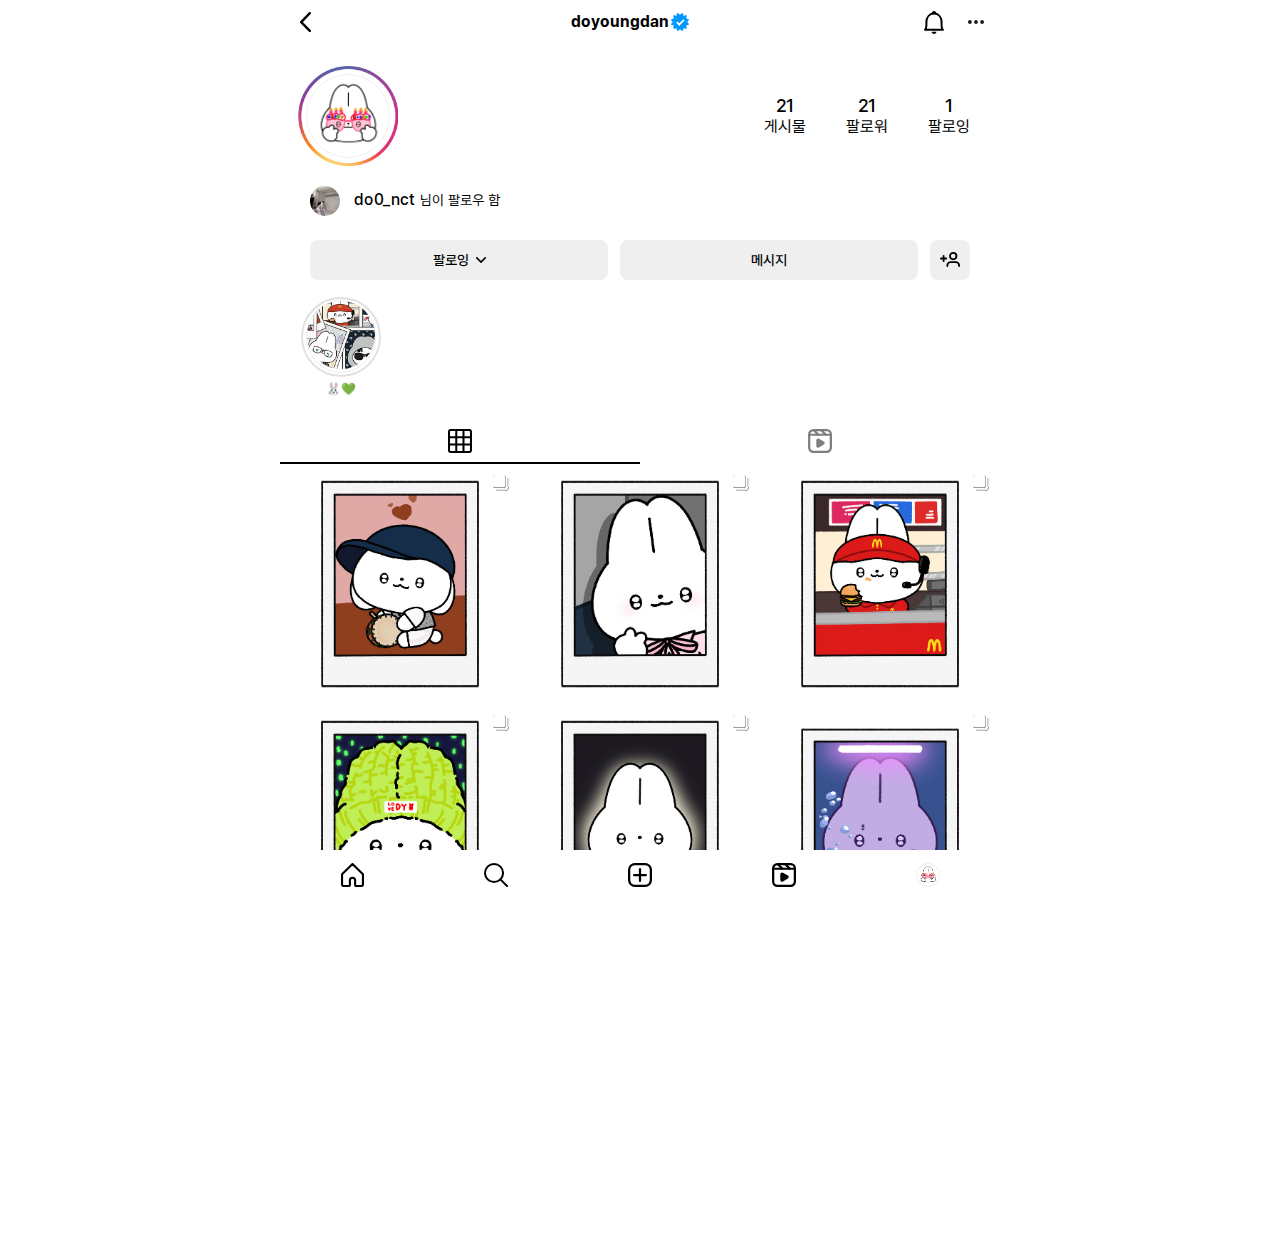
==== commit 099fdf84: "Add files via upload" ====
--- a/index.html
+++ b/index.html
@@ -135,17 +135,17 @@
                     </li>
                     <li>
                         <a href="https://www.youtube.com/watch?v=SmP2eDMnYc0" target="_blank">
-                            <img src="http://img.youtube.com/vi/SmP2eDMnYc0/hqdefault.jpg" />
+                            <img src="https://img.youtube.com/vi/SmP2eDMnYc0/hqdefault.jpg" />
                         </a>
                     </li>
                     <li>
                         <a href="https://youtu.be/pTID3ynQXRg?si=H6UfFYJCqZvw1Y3e" target="_blank">
-                            <img src="http://img.youtube.com/vi/pTID3ynQXRg/hqdefault.jpg" />
+                            <img src="https://img.youtube.com/vi/pTID3ynQXRg/hqdefault.jpg" />
                         </a>
                     </li>
                     <li>
                         <a href="https://youtu.be/5TpD7NlOS9c?si=dng-QiU9f40ENoPX" target="_blank">
-                            <img src="http://img.youtube.com/vi/5TpD7NlOS9c/hqdefault.jpg" />
+                            <img src="https://img.youtube.com/vi/5TpD7NlOS9c/hqdefault.jpg" />
                         </a>
                     </li>
                     <li>
@@ -156,17 +156,17 @@
                     </li>
                     <li>
                         <a href="https://www.youtube.com/watch?v=iA-xzap7wEE" target="_blank">
-                            <img src="http://img.youtube.com/vi/iA-xzap7wEE/hqdefault.jpg" />
+                            <img src="https://img.youtube.com/vi/iA-xzap7wEE/hqdefault.jpg" />
                         </a>
                     </li>
                     <li>
                         <a href="https://www.youtube.com/watch?app=desktop&v=Raj4xEycv_c" target="_blank">
-                            <img src="http://img.youtube.com/vi/Raj4xEycv_c/hqdefault.jpg" />
+                            <img src="https://img.youtube.com/vi/Raj4xEycv_c/hqdefault.jpg" />
                         </a>
                     </li>
                     <li>
                         <a href="https://youtu.be/kNvL1xAk788?si=9uOu0ps9-avbToMt" target="_blank">
-                            <img src="http://img.youtube.com/vi/kNvL1xAk788/hqdefault.jpg" />
+                            <img src="https://img.youtube.com/vi/kNvL1xAk788/hqdefault.jpg" />
                         </a>
                     </li>
                 </ul>
@@ -348,7 +348,7 @@
             </div>
         </div>
     </div>
-    <nav>
+    <nav class="menu">
         <ul>
             <li class="home"></li>
             <li class="search"></li>
--- a/css/common.css
+++ b/css/common.css
@@ -899,7 +899,10 @@
   z-index: 1000;
   display: none;
   width: 100%;
-  height: 100vh;
+  min-height: 100vh;
+  height: -webkit-fill-available;
+  height: -moz-available;
+  height: fill-available;
 }
 .modal.on {
   display: block;
@@ -909,7 +912,7 @@
   position: relative;
   max-width: 720px;
   width: 100%;
-  height: 100vh;
+  height: 100%;
   margin: 0 auto;
   overflow: hidden;
 }
